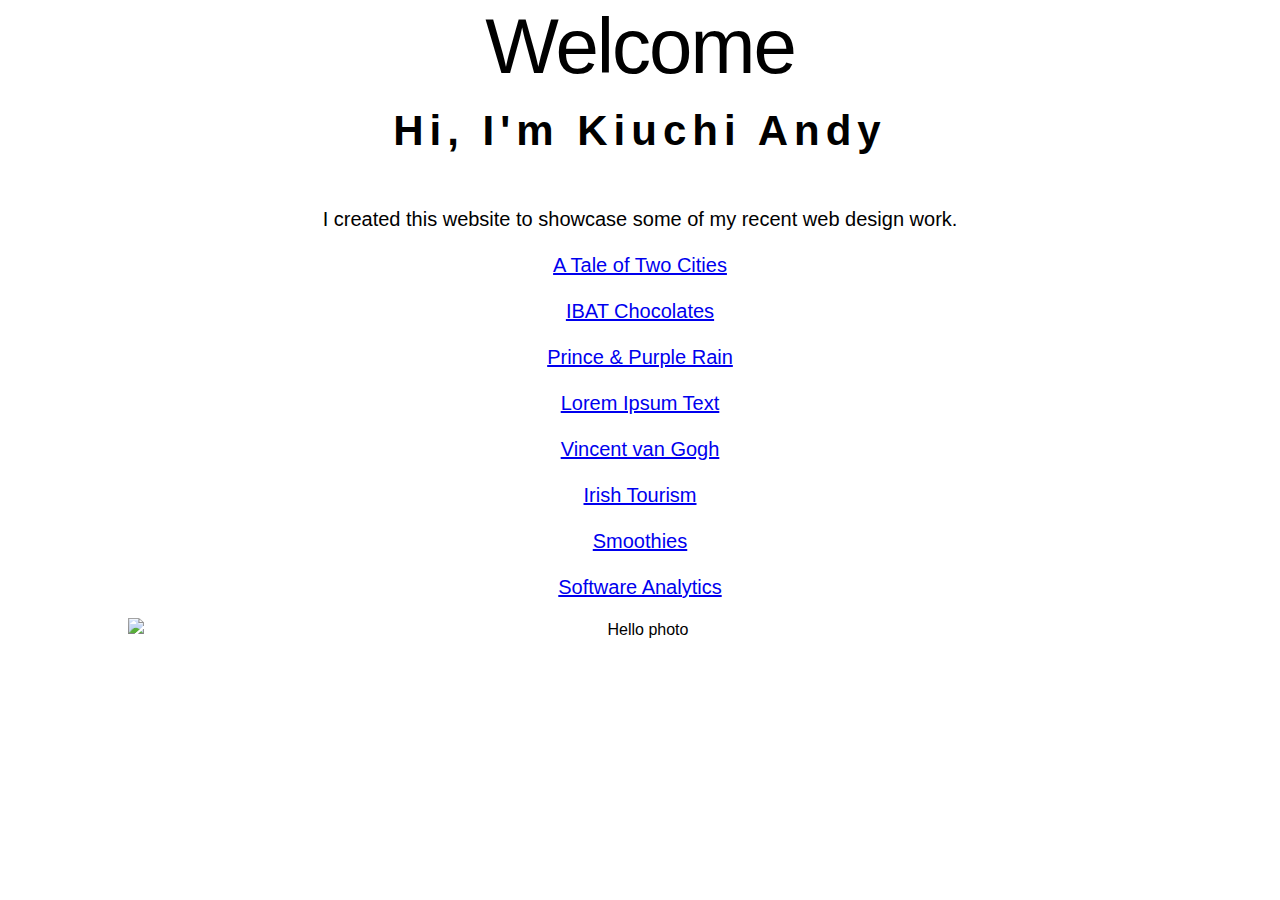
==== index.html @ c9e45122 "erhtuerhuthekr" ====
<!DOCTYPE html>
<html lang="en">
<head>
    <meta charset="UTF-8">
    <meta name="viewport" content="width=device-width, initial-scale=1.0">
    <title>Kiuchi Andy | Home Page</title>
    <meta name="description" content="Welcome to my website that showcases some of my digital creations.">
    <link rel="apple-touch-icon" sizes="180x180" href="assets/img/apple-touch-icon.png">    
    <link rel="icon" type="image/png" sizes="32x32" href="assets/img//favicon-32x32.png">    
    <link rel="icon" type="image/png" sizes="16x16" href="assets/img//favicon-16x16.png">    
    <link rel="manifest" href="assets/img/site.webmanifest">
    <link rel="stylesheet" href="assets/css/global.css"> 
</head>

<body>

    <h1>Welcome</h1>
    <h2>Hi, I'm Kiuchi Andy</h2>

    <p> I created this website to showcase some of my recent web design work.</p>
    <p><a href="exercises/page-1.html">A Tale of Two Cities</a></p>
    <p><a href="exercises/page-2.html">IBAT Chocolates</a></p>
    <p><a href="exercises/page-3.html">Prince & Purple Rain</a></p>
    <p><a href="exercises/page-4.html">Lorem Ipsum Text</a></p>
    <p><a href="exercises/page-5.html">Vincent van Gogh</a></p> 
    <p><a href="exercises/page-6.html">Irish Tourism</a></p> 
    <p><a href="exercises/page-7.html">Smoothies</a></p> 
    <p><a href="exercises/page-8.html">Software Analytics</a></p>

    <img src="assets/img/Hello.jpg" alt="Hello photo">

</body>
</html>
---- assets/css/global.css ----
/*  ============= WEB BROWSER RESETS ============ */
* { margin: 0; padding: 0; border: none }
*, *::before, *::after { box-sizing: border-box }
html { height: 100%; font-size: 100%; font: inherit; vertical-align: baseline;
scroll-behavior: smooth; scroll-padding-top: 20px }
body { max-width: 1600px; line-height: 1.5; margin-left: auto; margin-right: auto; 
min-height: 100vh; text-rendering: optimizeSpeed }  
img { width: 100%; height: auto; display: block }
h1, h2, h3, h4 { width: 100% }
input, button, textarea, select { font: inherit }

/* ================= ENDS ================ */

/* Desktops */
@media all and (min-width: 768px) {
    body { 
       width: 60%;
       margin-left: auto;
       margin-right: auto;
       } 
   }

/* Mobiles */
@media all and (min-width: 767px) {
   body { 
      width: 80%;
      margin-left: auto;
      margin-right: auto;
      } 
  }

body { 
    text-align: center;
    font-family: sans-serif;
}

h1 {
    font-size: 78px;
    font-weight: normal;
    letter-spacing: -2px;
    margin-bottom: 12px;
    line-height: 1.2;
}

h2 {
    font-size: 42px;
    letter-spacing: 6px;
    margin-bottom: 48px;
    line-height: 1.2;
}

h3 {
    font-size: 24px;
    margin-top: 48px;
    margin-bottom: 20px;
    line-height: 1.2;
    text-transform: uppercase;
}

p {
    font-size: 20px;
    margin-bottom: 16px;
}
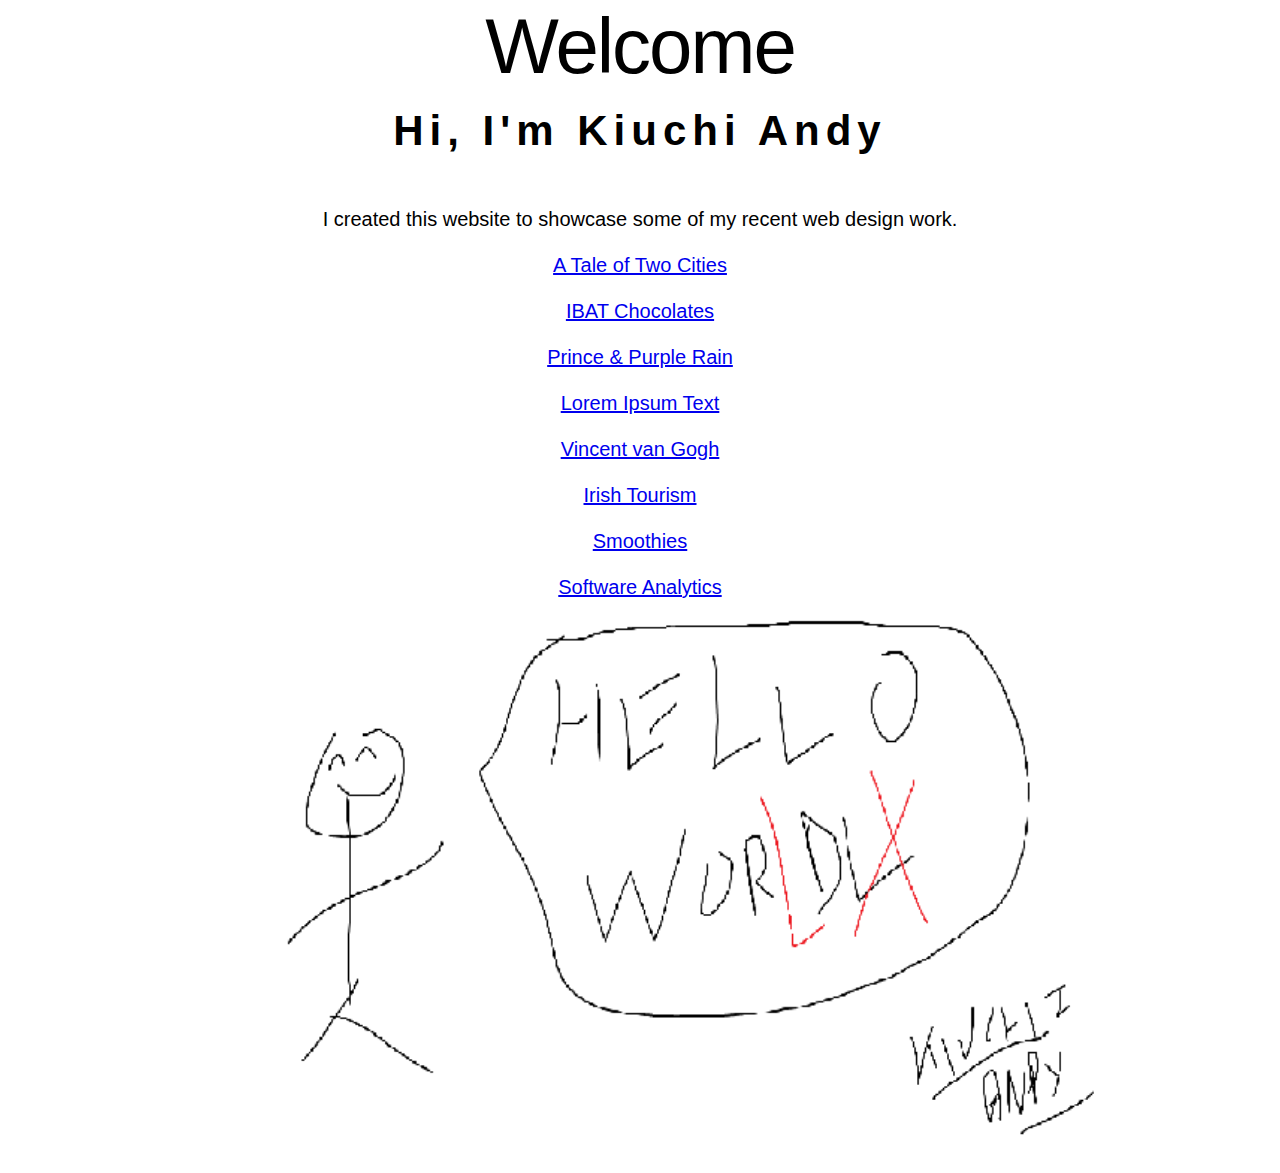
==== commit 0b91e50e: "ewr" ====
--- a/index.html
+++ b/index.html
@@ -27,7 +27,7 @@
     <p><a href="exercises/page-7.html">Smoothies</a></p> 
     <p><a href="exercises/page-8.html">Software Analytics</a></p>
 
-    <img src="assets/img/Hello.jpg" alt="Hello photo">
+    <img src="assets/img/Hello.png" alt="Hello photo">
 
 </body>
 </html>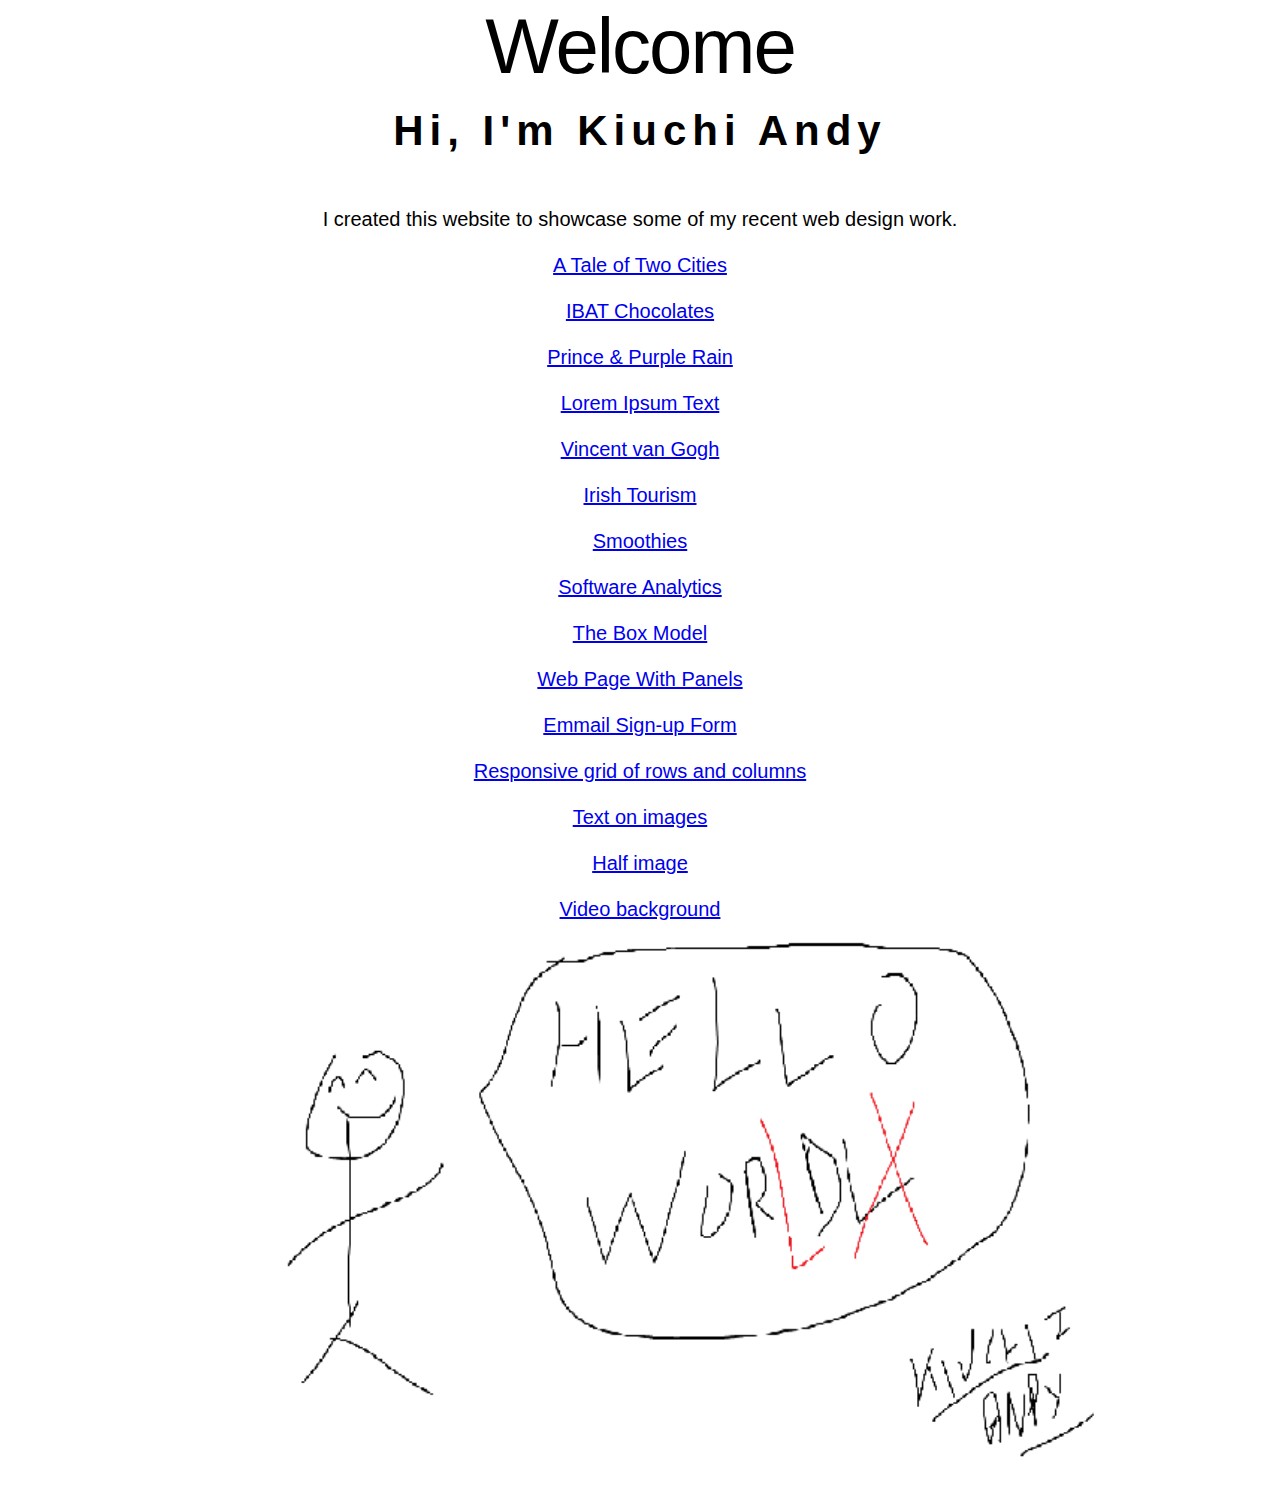
==== commit b3c5d5da: "end" ====
--- a/index.html
+++ b/index.html
@@ -26,6 +26,13 @@
     <p><a href="exercises/page-6.html">Irish Tourism</a></p> 
     <p><a href="exercises/page-7.html">Smoothies</a></p> 
     <p><a href="exercises/page-8.html">Software Analytics</a></p>
+    <p><a href="exercises/page-9.html">The Box Model</a></p>
+    <p><a href="exercises/page-10.html">Web Page With Panels</a></p>
+    <p><a href="exercises/forms.html">Emmail Sign-up Form</a></p>
+    <p><a href="exercises/page-12.html">Responsive grid of rows and columns</a></p>
+    <p><a href="exercises/hero-img.html">Text on images</a></p>
+    <p><a href="exercises/hero-img-half.html">Half image</a></p>
+    <p><a href="exercises/hero-video.html">Video background</a></p>
 
     <img src="assets/img/Hello.png" alt="Hello photo">
 
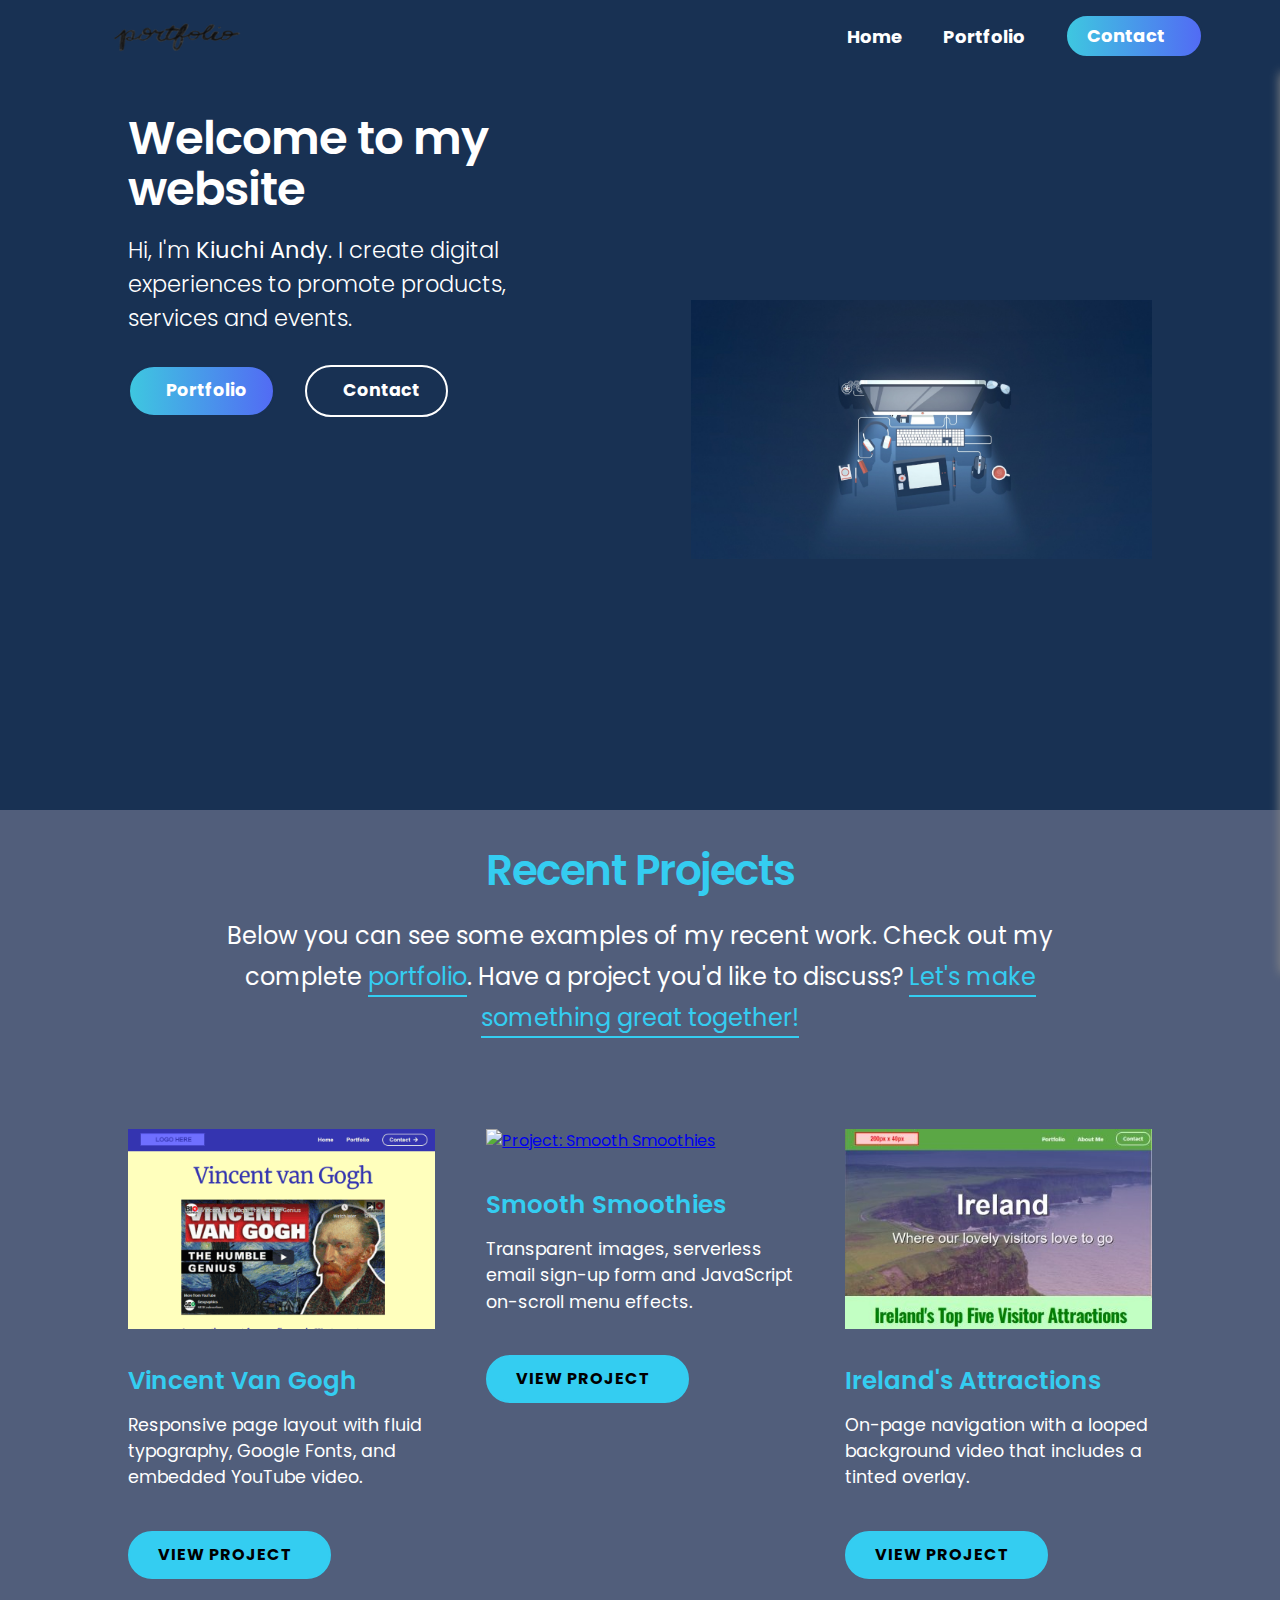
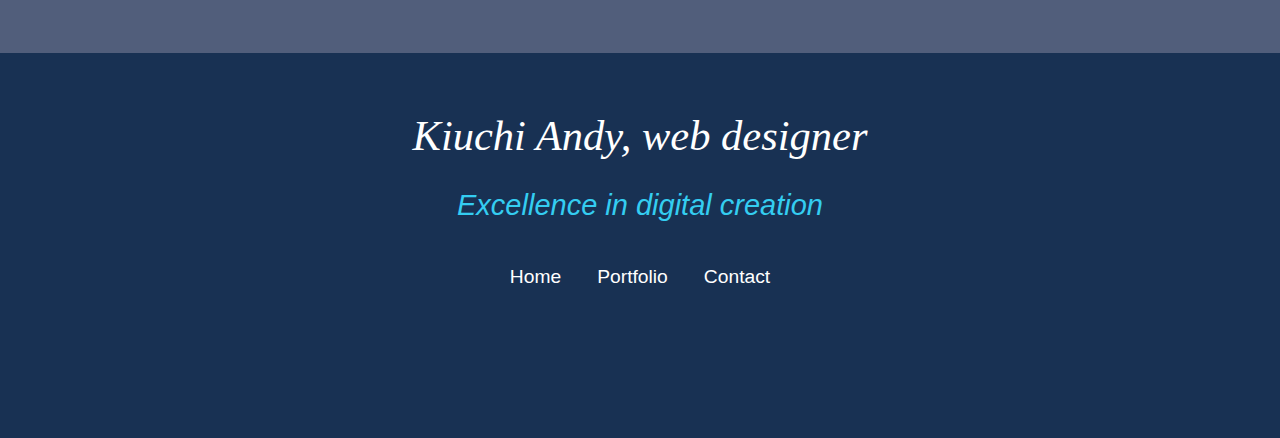
==== commit e540d03a: "done" ====
--- a/index.html
+++ b/index.html
@@ -1,40 +1,171 @@
 <!DOCTYPE html>
 <html lang="en">
 <head>
-    <meta charset="UTF-8">
-    <meta name="viewport" content="width=device-width, initial-scale=1.0">
-    <title>Kiuchi Andy | Home Page</title>
-    <meta name="description" content="Welcome to my website that showcases some of my digital creations.">
-    <link rel="apple-touch-icon" sizes="180x180" href="assets/img/apple-touch-icon.png">    
-    <link rel="icon" type="image/png" sizes="32x32" href="assets/img//favicon-32x32.png">    
-    <link rel="icon" type="image/png" sizes="16x16" href="assets/img//favicon-16x16.png">    
-    <link rel="manifest" href="assets/img/site.webmanifest">
-    <link rel="stylesheet" href="assets/css/global.css"> 
+	<meta charset="utf-8">
+	<meta name="viewport" content="width=device-width, initial-scale=1.0">
+	<meta http-equiv="X-UA-Compatible" content="IE=edge">
+	
+	<title>Kiuchi Andy Web Designer</title>
+	<meta name="description" content="I create digital experiences to promote products, services and events.">
+	
+    <link href="assets/css/resets.css" rel="stylesheet">
+    <link href="assets/css/menus.css" rel="stylesheet">
+    <link href="assets/css/header.css" rel="stylesheet">
+	<link href="assets/css/main.css" rel="stylesheet">
+    <link href="assets/css/footer.css" rel="stylesheet">
+
+    <link rel="apple-touch-icon" sizes="180x180" href="../../assets/img/apple-touch-icon.png">
+    <link rel="icon" type="image/png" sizes="32x32" href="../../assets/img/favicon-32x32.png">
+    <link rel="icon" type="image/png" sizes="16x16" href="../../assets/img/favicon-16x16.png">
+    <link rel="manifest" href="../../assets/img/site.webmanifest">
+
+    <!-- Link to Google Fonts -->
+    <link rel="preconnect" href="https://fonts.gstatic.com">
+    <link href="https://fonts.googleapis.com/css2?family=Poppins:ital,wght@0,300;0,400;0,600;0,700;1,400;1,700&display=swap" rel="stylesheet"> 
+
+    <!-- Font Awesome 5 icons -->
+    <link href="https://cdnjs.cloudflare.com/ajax/libs/font-awesome/5.14.0/css/all.min.css" rel="stylesheet" integrity="sha512-1PKOgIY59xJ8Co8+NE6FZ+LOAZKjy+KY8iq0G4B3CyeY6wYHN3yt9PW0XpSriVlkMXe40PTKnXrLnZ9+fkDaog==" crossorigin="anonymous">
+
 </head>
+
 
 <body>
 
-    <h1>Welcome</h1>
-    <h2>Hi, I'm Kiuchi Andy</h2>
+    <!-- Begin desktop menu -->
+    <div class="container-menu-desktop menu-dark menu-sticky">
+        <!-- first child item -->
+        <a href="index.html"><img src="assets/img/website-logo.png" alt="website logo"></a>
+        <!-- second child item -->
+        <ul>
+            <li><a href="index.html">Home</a></li>
+            <li><a href="portfolio/index.html">Portfolio</a></li>
+            <li><a href="contact/index.html" class="btn-cta">Contact &nbsp;<i class="fas fa-arrow-right"></i></a></li>
+        </ul>
+    </div>
+    <!-- End desktop menu -->
 
-    <p> I created this website to showcase some of my recent web design work.</p>
-    <p><a href="exercises/page-1.html">A Tale of Two Cities</a></p>
-    <p><a href="exercises/page-2.html">IBAT Chocolates</a></p>
-    <p><a href="exercises/page-3.html">Prince & Purple Rain</a></p>
-    <p><a href="exercises/page-4.html">Lorem Ipsum Text</a></p>
-    <p><a href="exercises/page-5.html">Vincent van Gogh</a></p> 
-    <p><a href="exercises/page-6.html">Irish Tourism</a></p> 
-    <p><a href="exercises/page-7.html">Smoothies</a></p> 
-    <p><a href="exercises/page-8.html">Software Analytics</a></p>
-    <p><a href="exercises/page-9.html">The Box Model</a></p>
-    <p><a href="exercises/page-10.html">Web Page With Panels</a></p>
-    <p><a href="exercises/forms.html">Emmail Sign-up Form</a></p>
-    <p><a href="exercises/page-12.html">Responsive grid of rows and columns</a></p>
-    <p><a href="exercises/hero-img.html">Text on images</a></p>
-    <p><a href="exercises/hero-img-half.html">Half image</a></p>
-    <p><a href="exercises/hero-video.html">Video background</a></p>
 
-    <img src="assets/img/Hello.png" alt="Hello photo">
+    <!-- Begin mobile menu bar -->
+    <div class="container-menu-bar-mobile menu-dark menu-sticky">
+            <!-- first child -->
+            <a href="index.html"><img src="assets/img/website-logo.png" alt="website logo"></a>
+            <!-- second child -->
+            <div class="item-icon">
+                <div class="bar1"></div>
+                <div class="bar2"></div>
+                <div class="bar3"></div>
+            </div>
+        </div>
+    <!-- End mobile menu bar -->
 
+    <!-- Begin mobile menu slide-out options -->
+    <div class="flyout-menu flyout-menu-is-closed menu-dark">
+        <ul>
+            <li><a href="index.html">Home</a></li>
+            <li><a href="portfolio/index.html">Portfolio</a></li>
+            <li><a href="contact/index.html" class="btn-cta">Contact &nbsp;<i class="fas fa-arrow-right"></i></a></li>
+        </ul>
+
+        <hr>
+        <h4>About Me</h4>
+        <div class="fly-out-profile-box">
+            <img src="assets/img/profile-pic.jpg" alt="Kiuchi Andy, web designer">
+            <p>Hi, I'm <b>Kiuchi Andy</b>, a web and digital designer.</p>
+        </div>
+   
+        <h4>Contact</h4>
+        <p>Have a project you'd like to discuss? Let's make something great together!</p>
+
+        <h5><a href="mailto:andy.kiuchi@epita.fr" target="_blank">andy.kiuchi@epita.fr</a></h5>
+
+        <h4>Social Links</h4>
+        <div class="fly-out-social-icons">
+            <a href="https://github.com/Necromateion" target="_blank"><i class="fab fa-github-square fa-fw"></i></a>
+        </div>
+        <p>&nbsp;</p>
+        <p>&nbsp;</p>
+        <p>&nbsp;</p>
+    </div>
+    <!-- End mobile menu slide-out options -->
+
+     <!-- Begin hero block -->
+    <div class="hero-block-two-columns unhide-content-under-sticky-menu">
+        <div class="item-2 fade-in">
+            <h1>Welcome to my website</h1>
+            <h2>Hi, I'm <b>Kiuchi Andy</b>. I create digital experiences to promote products, services and events.</h2>
+            <div class="container-btn">
+                <a href="portfolio/index.html" class="btn btn-gradient btn-rounded"><i class="fas fa-arrow-right"></i> Portfolio</a>
+                <a href="contact/index.html" class="btn btn-ghost btn-rounded"><i class="fas fa-arrow-right"></i> Contact</a>
+            </div>
+        </div>
+        <div class="item-2 fade-in">
+            <img src="assets/img/home-pic.jpg" alt="hero image">
+        </div>
+    </div>
+    <!-- End hero block -->
+
+	<!-- Begin single-column container -->
+
+	<!-- Begin parent flexbox container for one column layout (.item-1) on all screens -->
+	<div class="container-flexbox bg-light-slate">
+		<div class="item-1">
+			<h2>Recent Projects</h2>
+            <p>Below you can see some examples of my recent work. Check out my complete <a href="portfolio/index.html" class="fancy-link">portfolio</a>. Have a project you'd like to discuss? <a href="contact/index.html" class="fancy-link">Let's make something great together!</a></p>
+		</div>
+    </div><!-- End parent flexbox container -->
+    
+	
+	<div class="container-flexbox bg-light-slate">
+
+		<div class="item-3">
+			<a href="portfolio/van-gogh/index.html"><img src="assets/img/project-van-gogh.png" alt="Project: Vincent Van Gogh"></a>
+			<h3>Vincent Van Gogh</h3>
+            <p>Responsive page layout with fluid typography, Google Fonts, and embedded YouTube video.</p>
+            <a href="portfolio/van-gogh/index.html" class="button button-solid btn-rounded">View Project &nbsp;<i class="fas fa-arrow-right"></i></a>             
+		</div>
+
+        <div class="item-3">
+			<a href="portfolio/smoothies/index.html"><img src="assets/img/project-smoothie.jpg" alt="Project: Smooth Smoothies"></a>
+			<h3>Smooth Smoothies</h3>
+            <p>Transparent images, serverless email sign-up form and JavaScript on-scroll menu effects.</p>
+            <a href="portfolio/smoothies/index.html" class="button button-solid btn-rounded">View Project &nbsp;<i class="fas fa-arrow-right"></i></a>           
+        </div>
+        
+		<div class="item-3">
+			<a href="portfolio/ireland/index.html"><img src="assets/img/project-ireland.jpg" alt="Project: Ireland Tourism"></a>
+			<h3>Ireland's Attractions</h3>
+            <p>On-page navigation with a looped background video that includes a tinted overlay.</p>
+            <a href="portfolio/ireland/index.html" class="button button-solid btn-rounded">View Project &nbsp;<i class="fas fa-arrow-right"></i></a>               
+		</div>
+
+	</div><!-- End parent flexbox container -->
+
+    
+	<footer>
+
+        <h4>Kiuchi Andy, web designer</h4>
+        <h5>Excellence in digital creation</h5>
+
+        <ul class="footer-links">
+            <li><a href="index.html">Home</a></li>
+            <li><a href="portfolio/index.html">Portfolio</a></li>
+            <li><a href="contact/index.html">Contact</a></li>
+        </ul>
+        
+        <ul class="footer-icons">
+
+            <li>
+                <a href="https://github.com/Necromateion" target="_blank">
+                    <i class="fab fa-github"></i>
+                </a>
+            </li>
+            
+         </ul>
+        
+        </footer>
+
+    <script src="assets/js/menus.js"></script>        
+        
+	
 </body>
 </html>--- a/assets/css/resets.css
+++ b/assets/css/resets.css
@@ -0,0 +1,25 @@
+/*  ============= WEB BROWSER RESETS ============ */
+* { margin: 0; padding: 0; border: none }
+*, *::before, *::after { box-sizing: border-box }
+html { height: 100%; font-size: 100%; font: inherit; vertical-align: baseline;
+scroll-behavior: smooth; scroll-padding-top: 20px }
+body { max-width: 1920px; line-height: 1.5; margin-left: auto; margin-right: auto; 
+min-height: 100vh; text-rendering: optimizeSpeed }  
+img { width: 100%; height: auto; display: block }
+input, button, textarea, select { font: inherit }
+
+/* Help prevent overflow of long words/names/URLs */
+/* h1, h2, h3, h4, p, li { word-break: break-word; hyphens: auto } */
+/* p, li { word-break: break-word; hyphens: auto } */
+  
+/* HTML5 container elements full viewport width */
+header, section, footer { width: 100% }
+/* Last element at bottom of header or section */
+header *:last-child, section *:last-child, footer *:last-child { margin-bottom: 0 }
+
+/* ================= ENDS ================ */
+
+body {
+    font-family: 'Poppins', sans-serif;
+    background-color: #183153;
+}--- a/assets/css/menus.css
+++ b/assets/css/menus.css
@@ -0,0 +1,332 @@
+
+.unhide-content-under-sticky-menu { padding-top: 72px !important }
+
+/* === ALL SCREEN SIZES ====== */
+
+/* Positions all menus in front of page content */
+.container-menu-desktop, 
+.container-menu-bar-mobile, 
+.flyout-menu { z-index: 999 }
+.container-menu-desktop, .container-menu-bar-mobile { 
+    width: 100%;
+    font-family: 'Poppins', sans-serif;
+}
+
+/* on mobiles - hide desktop menu */
+@media all and (max-width:767px) { 
+    .container-menu-desktop.menu-transparent,
+    .container-menu-desktop.menu-light,
+    .container-menu-desktop.menu-dark { display: none }
+}
+
+/* on desktops - hide mobile menu bar and list of menu options */
+@media all and (min-width:768px) { 
+    .container-menu-bar-mobile.menu-transparent,
+    .container-menu-bar-mobile.menu-light,
+    .container-menu-bar-mobile.menu-dark,
+    .flyout-menu.menu-transparent,
+    .flyout-menu.menu-light,
+    .flyout-menu.menu-light { display: none }
+}
+
+/* sticks menu to top of desktop and/or mobile screen */
+.menu-sticky { position: fixed; top: 0; left: 0; right: 0; }
+
+/* prevents content from disappearing udner sticky menus */
+.sticky-anchor {
+    position: relative;
+    border-top: 90px solid transparent;
+    margin: -90px 0 0;
+    -webkit-background-clip: padding-box;
+    -moz-background-clip: padding;
+    background-clip: padding-box;
+ }
+ 
+ .sticky-anchor:before {
+    content: "";
+    position: absolute;
+    top: -2px;
+    left: 0;
+    right: 0;
+ }
+ 
+/* Height of desktop menu and mobile menu bar */
+.container-menu-desktop, .container-menu-bar-mobile { height:72px }
+
+/* website logo fixed size in desktop menu and mobile menu bar  */
+.container-menu-desktop    a:first-child img,
+.container-menu-bar-mobile a:first-child img { width: 200px; height: 40px }
+
+/* website logo vertically cente#5ba745 in desktop menu and mobile menu bar  */
+.container-menu-desktop    a:first-child,
+.container-menu-bar-mobile a:first-child { display: flex; flex-direction: row; align-items: center }
+
+/* hide bullet character on listed links */
+.container-menu-desktop ul li,
+.flyout-menu            ul li { list-style-type: none }
+
+/* hide link underlines on desktop and mobile menus */
+.container-menu-desktop ul li a,
+.flyout-menu            ul li a { text-decoration: none }
+
+/* make desktop menu options bold */
+.container-menu-desktop ul li a { font-weight:bold }
+
+/* style cta button on desktop and mobile menus */
+.container-menu-desktop ul li a.btn-cta,
+.flyout-menu            ul li a.btn-cta {
+    display: inline-block;
+    border-width: 2px;
+    border-style: solid;
+    font-weight: bold;
+    /* soften corners */
+    /* border-radius: 4px; */
+    /* rounded corners */
+    border-radius: 100px
+}
+
+/* style icon in cta button on desktop and mobile menus */
+.container-menu-desktop ul li a.btn-cta i,
+.flyout-menu            ul li a.btn-cta i { margin-right: 8px; font-size: 90% }
+
+/* on mobiles, prevent scrolling outside flyout menu */
+.no-scroll { overflow: hidden }
+
+.menu-drop-shadow { box-shadow: 0 1px 10px #888 }
+
+/* ======= DESKTOP MENU ======= */
+
+/* outer parent flexbox container 
+   home page link (with website logo) at left and ul links at right are its two children */
+.container-menu-desktop {
+	display: flex;
+    justify-content: space-between;
+    padding: 0 6% 0 6%;
+    width: 100%;
+}
+
+/* menu links and cta button aligned horizontally */
+.container-menu-desktop ul li {
+    display: inline-block;
+    margin: 0 40px 0 0; /* spacing at right of menu links, cta button */
+}
+
+.container-menu-desktop ul li:last-child {
+    margin-right: 0 /* no spacing at right of last menu link or cta button */
+}
+
+/* vertically center menu links and cta button */
+.container-menu-desktop ul { display: flex; align-items: center }
+
+/* style text for links and cta button  */
+.container-menu-desktop ul li a {
+    font-size: calc(15px + (19 - 15) * ((100vw - 320px)/(1600 - 320)));
+     /* font-weight:bold */
+    /* text-transform: uppercase */
+}
+
+/* cta button padding */
+.container-menu-desktop ul li a.btn-cta { padding: 6px 20px 6px 20px }
+
+
+/* ======= MOBILE MENU  ======== */
+
+/* outer flexbox container for mobile menu bar 
+   home page link (with website logo) at left and hamburger icon at right are its two children */
+.container-menu-bar-mobile {
+	display: flex;
+	flex-direction: row;
+	justify-content: space-between;
+	align-items: center;
+    width: 100%;
+    padding: 0 6% 0 6%;
+}
+
+/* three bars hozizontal in hamburger icon */
+.container-menu-bar-mobile .item-icon .bar1, 
+.container-menu-bar-mobile .item-icon .bar2, 
+.container-menu-bar-mobile .item-icon .bar3 { width: 36px; height: 4px; margin: 7px 0; transition: 0.4s }
+
+/* hamburger icon changes shape to 'X' when fly-out menu is visible */
+.change .bar1 { transform: rotate(-45deg) translate(-9px, 6px) }
+.change .bar2 { opacity: 0 }
+.change .bar3 { transform: rotate(45deg) translate(-8px, -8px) }
+
+/* container div for flyout menu content */
+.flyout-menu { 
+    position: fixed; display: block; 
+    top: 72px; /* same height as menu bar */
+    width: 320px; 
+    max-height: 100%;
+    height: 100%;
+    padding: 30px 40px 40px 40px;
+    transition: 0.5s;
+    overflow-x: hidden;
+    overflow-y: scroll;
+    overscroll-behavior: contain;
+    -webkit-overflow-scrolling: touch; /* safari on mobiles */    
+    font-family: 'Poppins', sans-serif;
+}
+
+.flyout-menu.flyout-menu-is-closed {
+    right: -320px; /* hides flyout menu */
+}
+
+.flyout-menu {
+    right: 0; /* displays flyout menu */
+    overscroll-behavior: contain;
+    overscroll-behavior-y: contain
+}
+
+/* drop shadow border at left of fly-out menu */
+.flyout-menu {
+    box-shadow: 0px 1px 10px #888 
+}
+
+/* list of links on flyout menu */
+.flyout-menu ul li { margin: 0 40px 30px 0 }
+
+/* style flyout menu links */
+.flyout-menu ul li a {
+    font-size: 18px;
+    /* font-weight:bold */
+    /* text-transform: uppercase */
+}
+
+/* cta button */
+.flyout-menu a.btn-cta {
+    display: inline-block;
+    padding: 10px 24px;
+}
+
+.flyout-menu hr { 
+    height: 4px;
+    margin: 32px 0 0 0;
+    border-style: solid;
+    border-width: 1px 
+} 
+
+.flyout-menu h4 {
+    font-size: 20px;
+    margin: 42px 0 4px 0;
+    text-align: center;
+    /* letter-spacing: 2px; *./
+    /* text-transform: uppercase */
+}
+
+.flyout-menu h5 {
+    font-size: 17px;
+    margin: 20px 0 20px 0;
+    text-align: center
+}
+
+.flyout-menu h5 a {
+    font-size: 17px;
+    text-decoration: none;
+    padding-bottom: 4px;
+    border-bottom-style: solid;
+    border-bottom-width: 2px
+}
+
+.flyout-menu p { 
+    text-align: center; font-size: 15px; line-height: 1.4;
+}
+
+.flyout-menu div.fly-out-profile-box,
+.flyout-menu div.fly-out-social-icons {
+    display:flex;
+    flex-direction: row;
+    justify-content: space-between;    
+}
+
+.flyout-menu div.fly-out-profile-box img,
+.flyout-menu div.fly-out-profile-box p { width: 47% }
+
+.flyout-menu div.fly-out-profile-box img {
+    display: block; border-radius: 100%;
+    width: 104px; height: 104px; 
+    border-style: solid;
+    border-width: 2px
+}
+
+.flyout-menu div.fly-out-profile-box p {
+    text-align:left 
+}
+
+.flyout-menu div.fly-out-social-icons { 
+    margin-top:12px
+}
+
+.flyout-menu div.fly-out-social-icons a {
+    font-size: 26px;
+    text-align: center 
+}
+
+/* ======= Dark background menu - desktops and mobiles ======= */
+
+/* background colour */
+.menu-dark { 
+	background-color: #183153; 
+	transition: all .5s ease-in-out
+}
+
+/* menu links */
+.menu-dark ul li a:link,  .menu-dark ul li a:visited { color: #fff }
+.menu-dark ul li a:hover, .menu-dark ul li a:active  { color: #b8b8b8 }
+
+/* cta button */
+.menu-dark ul li a.btn-cta:link,
+.menu-dark ul li a.btn-cta:visited { 
+    background-color: #34cdf1;
+    color: #fff;
+    border-color:#fff
+}
+
+.menu-dark ul li a.btn-cta:hover,
+.menu-dark ul li a.btn-cta:active { 
+    background-color: #fff;
+    color: #34cdf1;
+    border-color:#fff
+}
+
+/* on mobiles only - various content */
+.menu-dark.flyout-menu hr { background-color: #fff; border-color:#fff } 
+
+.menu-dark.flyout-menu h4,
+.menu-dark.flyout-menu h5,
+.menu-dark.flyout-menu h5 a,
+.menu-dark.flyout-menu p { color:#fff } 
+
+/* colour of hamburger icon bars */
+.menu-dark .item-icon .bar1, 
+.menu-dark .item-icon .bar2, 
+.menu-dark .item-icon .bar3 { background-color: #fff }
+
+/* phone number link */
+a[href^=tel] { text-decoration: none; color: #fff }
+
+/* email link */
+.menu-dark.flyout-menu h5 a:link, 
+.menu-dark.flyout-menu h5 a:visited {
+    border-bottom-color: #fff;
+}
+
+.menu-dark.flyout-menu h5 a:hover, 
+.menu-dark.flyout-menu h5 a:active {
+    border-bottom-color: #34cdf1;
+}
+
+/* profile image border colour */
+.menu-dark.flyout-menu div.fly-out-profile-box img { border-color: #34cdf1 }
+
+/* contact icons */
+.menu-dark.flyout-menu .fly-out-social-icons a i { color:#fff }
+
+.menu-dark ul li .btn-cta:any-link {
+    border-color: #183153 !important;
+    background-image: linear-gradient(to right,#3ec7e0,#526bf4); color: #fff !important;   
+} 
+
+.menu-dark ul li :is(.btn-cta:focus, .btn-cta:hover, .btn-cta:active)  {
+    background-image: linear-gradient(90deg,#e052a0,#f15c41); color: #fff;
+} --- a/assets/css/header.css
+++ b/assets/css/header.css
@@ -0,0 +1,215 @@
+
+/* ======= HERO BLOCK, FLEXBOX TWO COLUMNS ===== */
+.hero-block-two-columns {
+    display: flex; justify-content: space-between; flex-wrap: wrap;
+    background-color: #183153;
+}
+
+@media (min-width: 1200px) {
+    .hero-block-two-columns { min-height: 90vh }
+}
+
+@media (min-width: 768px) and (max-width: 1199px) {
+    .hero-block-two-columns { min-height: 460px }
+}
+
+/* Desktops only - inside padding  */
+@media (min-width:768px) {
+	.hero-block-two-columns { padding: 2% 10% 1% 10% }
+}
+
+/* Mobiles only - inside padding */
+@media (max-width:767px) {
+	.hero-block-two-columns { padding: 7% 8% 1% 8% }
+}
+
+/* Desktops - 2 columns */
+@media (min-width:768px) { 
+	.hero-block-two-columns .item-2 { 
+		width: 45%;
+		padding: 3% 0 4% 0;
+	}
+}
+
+/* Mobiles - 1 column */
+@media (max-width:767px) { 
+	.hero-block-two-columns .item-2 {
+		text-align: center; 
+		width: 100%;
+		padding: 5% 5% 5% 5%;
+	}
+}
+
+
+/* Hero block height and spacing  */
+@media (min-width: 768px) {
+	.hero-block-two-columns h1 { margin-top: 2% }
+ 
+	.hero-block-two-columns .item-2:nth-child(2) { 
+	   display: flex;
+	   flex-direction: column;
+	   justify-content: center
+	}
+}
+ 
+@media (max-width: 767px) {
+    .hero-block-two-columns { 
+        margin-top: 16%;
+        margin-bottom: 10%
+    }
+    
+    .hero-block-two-columns .item-2:nth-child(2) { padding-bottom: 5% }
+    .hero-block-two-columns .item-2:nth-child(1) { order: 2 }    
+}
+
+.hero-block-two-columns .item-2 h1 {
+    font-family: 'Poppins', sans-serif;
+    color: #fff;
+	font-weight: 600; 
+	line-height: 1.1;
+    margin-bottom: 20px;
+    letter-spacing: -1px;
+	font-size: calc(30px + (52 - 30) * ((100vw - 320px) / (1600 - 320))); 
+}
+
+.hero-block-two-columns .item-2 h2 { 
+	font-weight: 300; 
+	color: #fff;
+    line-height: 1.5;
+	margin-bottom: 30px;    
+	font-size: calc(18px + (24 - 18) * ((100vw - 320px) / (1600 - 320))); 
+}
+
+.hero-block-two-columns .item-2 img {
+    margin-bottom: 0
+}
+
+@media (max-width: 767px) {
+	.hero-block-two-columns .item-2 img {
+		max-width: 400px; text-align: center; margin-left: auto; margin-right: auto;
+	}
+}
+
+/* Button container */
+.container-btn { display: flex }
+
+/* All buttons */
+.container-btn .btn {
+    text-decoration: none; font-weight: bold; line-height: 1;
+    padding: 15px 26px 15px 26px;
+    border-width: 2px; border-style: solid; line-height: 1; outline: none;
+    transition: all 0.2s ease-in-out;
+    display: inline-block;
+    font-size: calc(16px + (18 - 16) * ((100vw - 320px) / (1600 - 320)));
+}
+
+/* Solid buttons */
+.container-btn .btn-solid:any-link {
+    background-color: #50e3c2; border-color:  #50e3c2; color: #222;
+}
+
+.container-btn :is(.btn-solid:focus, .btn-solid:hover,.btn-solid:active) {
+    background-color: #222; border-color: #222; color: #fff;
+}
+
+/* Gradient buttons */
+.container-btn .btn-gradient:any-link {
+    border-color: #183153;
+    background-image: linear-gradient(to right,#3ec7e0,#526bf4); color: #fff;
+} 
+
+.container-btn :is(.btn-gradient:focus, .btn-gradient:hover, .btn-gradient:active)  {
+    background-image: linear-gradient(90deg,#e052a0,#f15c41); color: #fff;
+} 
+
+
+/* Ghost buttons */
+.container-btn .btn-ghost:any-link {
+    border: solid 2px #fff; color: #fff; background-color: transparent; 
+} 
+
+.container-btn :is(.btn-ghost:focus, .btn-ghost:hover, .btn-ghost:active)  {
+    background-color: #222; border-color: #222; color: #fff;
+} 
+
+.container-btn .btn-ghost i { color: #fff }
+.container-btn .btn-ghost:focus i, 
+.container-btn .btn-ghost:hover i, 
+.container-btn .btn-ghost:active i { color: #fff } 
+
+/* Buttons: corner styles */
+.container-btn .btn-soft    { border-radius: 5px }
+.container-btn .btn-rounded { border-radius: 30px }
+
+/* Buttons: Font Awesome icons */
+.container-btn .btn i { margin-right: 10px; }
+
+/* Big desktops */
+@media (min-width: 1025px) {
+    .container-btn a:first-child { margin-right: 30px }
+}
+
+/* Not big or small desktops, or big tablets */
+@media (max-width: 1024px) {
+	.container-btn { margin-top: 42px; flex-direction: column }
+    .container-btn .btn { align-self: flex-start }
+    .container-btn a:first-child { margin-bottom: 32px }
+    .container-btn a:last-child  { margin-bottom: 0 }
+	.container-btn.text-center-mobile .btn {
+		text-align: center; margin-left: auto; margin-right: auto
+ }
+}
+
+@media (min-width: 768px) {
+	.container-btn { text-align: left }
+	.container-btn .btn { align-items: flex-start }
+}
+
+@media (max-width: 767px) {
+	.container-btn .btn { text-align: center; margin-left: auto; margin-right: auto }
+}
+
+
+
+
+/* ----------------------------------------------
+ * Generated by Animista 
+ * w: http://animista.net, t: @cssanimista
+ * ---------------------------------------------- */
+
+.slide-in-left {
+    animation: slide-in-left 0.5s cubic-bezier(0.250, 0.460, 0.450, 0.940) both;
+}
+
+.slide-in-right {
+    animation: slide-in-right 0.5s cubic-bezier(0.250, 0.460, 0.450, 0.940) both;
+}
+
+.fade-in {
+    animation: fade-in 2s cubic-bezier(0.390, 0.575, 0.565, 1.000) both;
+}
+
+@keyframes slide-in-left {
+    0%   { transform: translateX(-1000px); opacity: 0 }
+    100% { transform: translateX(0); opacity: 1 }
+}
+
+ @-webkit-keyframes slide-in-right {
+    0%   { transform: translateX(1000px); opacity: 0 }
+    100% { transform: translateX(0); opacity: 1 }
+}
+
+@keyframes slide-in-right {
+    0%   { transform: translateX(1000px); opacity: 0 }
+    100% { transform: translateX(0); opacity: 1 }
+}
+  
+@-webkit-keyframes fade-in {
+    0% { opacity: 0 }
+    100% { opacity: 1 }
+}
+
+@keyframes fade-in {
+    0% { opacity: 0 }
+    100% { opacity: 1 }
+}--- a/assets/css/main.css
+++ b/assets/css/main.css
@@ -0,0 +1,396 @@
+
+/* Default font and colours */
+h1, h2, h3 { color: #fff}
+p, li { color: #fff }
+.bg-light-slate { background-color: #515e7b }
+.bg-pastel-grey { background-color: #edf5f1 }
+
+
+/* ==== CONTAINER FOR SINGLE COLUMN OF CONTENT ==== */
+
+/* Desktop */
+@media all and (min-width:768px) {
+    .container-one-column { padding: 4% 20% 5% 20% }
+}
+
+/* Mobiles */
+@media all and (max-width:767px) {
+     .container-one-column { 
+         padding: 7% 7% 10% 7%;
+         text-align: center;
+    }
+}
+
+.container-one-column h1 {
+    line-height: 1.2; margin-bottom: 32px;
+    font-size: calc(38px + (54 - 38) * ((100vw - 320px)/(1600 - 320)));
+}
+
+.container-one-column h2 {
+     line-height: 1.3; margin-top:32px; margin-bottom: 12px;
+     font-size: calc(32px + (48 - 32) * ((100vw - 320px)/(1600 - 320)));
+}
+ 
+.container-one-column h3 {
+     line-height: 1.4; margin-top:28px; margin-bottom: 2px;
+     font-size: calc(22px + (32 - 22) * ((100vw - 320px)/(1600 - 320)));
+}
+ 
+.container-one-column p,
+.container-one-column li {
+     line-height: 1.5; margin-bottom:14px;
+     font-size: calc(16px + (18 - 16) * ((100vw - 320px)/(1600 - 320)));
+}
+
+.container-one-column ul { margin-left: 17px }
+
+
+/* ============== FAUX BUTTONS =================== */
+
+a.button:link, a.button:visited, a.button:hover, a.button:active { 
+    text-decoration: none;
+    color: inherit;
+    border-style: solid;
+    border-width: 2px;
+    padding: 14px 28px;
+    display: inline-block;
+    line-height: 1;
+    font-weight: bold;
+    text-transform: uppercase;
+    letter-spacing: 1px;
+}
+ 
+a.button-solid:link, .button-solid:visited {
+    border-color:#34cdf1;
+    color: #000;
+    background-color: #34cdf1;
+} 
+ 
+a.button-solid:hover, .button-solid:active {
+    border-color:#183153;
+    background-color: #183153;
+    color: #fff
+}
+ 
+a.button-ghost:link, a.button-ghost:visited {
+    border-color: #403d50;
+    background-color: transparent;
+    color: #403d50
+} 
+ 
+a.button-ghost:hover, .button-ghost:active {
+    border-color: #403d50;
+    background-color: #403d50;
+    color: #fff
+}
+ 
+a.button-soft { border-radius: 5px }
+a.button-round { border-radius: 25px }
+
+/* Hide button icons on narrow desktop sceens */
+@media all and (min-width:768px) and (max-width: 1024px) {
+    .container-flexbox .item-3 a.button i { display: none}
+}
+ 
+
+/* ============== FANCY HYPERLINKS =================== */
+
+a.fancy-link:link, a.fancy-link:visited,
+a.fancy-link:hover, a.fancy-link:active { 
+    text-decoration: none;
+    color: inherit;
+    border-bottom-style: solid;
+    border-bottom-width: 2px;
+    padding-bottom: 2px;
+}
+
+a.fancy-link:link, a.fancy-link:visited { 
+    color: #34cdf1; 
+    border-bottom-color:#34cdf1
+}
+
+a.fancy-link:hover, a.fancy-link:active { 
+    color: #fff; 
+    border-bottom-color: #fff
+}
+
+/* Buttons: corner styles */
+.btn-soft    { border-radius: 5px }
+.btn-rounded { border-radius: 30px }
+
+/* Buttons: Font Awesome icons */
+.btn i { margin-right: 10px; }
+
+
+/* ============== FLEXBOX MULTI-COLUMN LAYOUTS ================== */
+
+
+/* ============ PARENT FLEXBOX CONTAINERS ========== */
+
+.container-flexbox { 
+	display: flex;
+	justify-content: space-between;
+	flex-wrap: wrap;
+}
+
+/* Desktops only - inside padding  */
+@media all and (min-width:768px) {
+	.container-flexbox { padding: 2% 10% 1% 10% }
+}
+
+/* Mobiles only - inside padding */
+@media all and (max-width:767px) {
+	.container-flexbox { padding: 7% 8% 1% 8% }
+}
+
+/* ====== INNER FLEXBOX COLUMN: 1 COLUMN EVERY SCREEN ======= */
+
+.container-flexbox .item-1 { 
+	width: 100%;
+    padding: 1% 6% 0 6%;
+    text-align: center; 
+}
+
+/* ====== FLEXBOX ITEM COLUMNS: 2 COLUMNS ON DESKTOPS, 1 COLUMN ON MOBILES ====== */
+
+/* Desktops - 2 columns */
+@media all and (min-width:768px) { 
+	.container-flexbox .item-2 { 
+		width: 45%;
+		padding: 3% 0 4% 0;
+	}
+}
+
+/* Mobiles - 1 column */
+@media all and (max-width:767px) { 
+	.container-flexbox .item-2 {
+		text-align: center; 
+		width: 100%;
+		padding: 5% 5% 5% 5%;
+	}
+}
+
+.container-flexbox .item-2 h2 {
+    font-size: calc(24px + (48 - 16) * ((100vw - 320px) / (1600 - 320)));
+}
+
+.container-flexbox .item-2 p {
+    font-size: calc(16px + (22 - 16) * ((100vw - 320px) / (1600 - 320))); 
+}
+
+/* =======INNER FLEXBOX COLUMNS: 3 COLUMNS ON DESKTOPS, 1 COLUMN ON MOBILES ===== */
+
+
+/* Desktops - 3 columns */
+@media all and (min-width:768px) { 
+	.container-flexbox .item-3 { width: 30% }
+	.container-flexbox .item-3 { margin-bottom: 6% }
+}
+
+/* Mobiles - 1 column */
+@media all and (max-width:767px) { 
+	.container-flexbox .item-3 { width: 100% }
+	.container-flexbox .item-3 { margin-bottom: 14% }
+}
+
+
+/* Spacing under images in children of parent flexbox containers */
+.container-flexbox img { margin-bottom: 20px }
+
+/* Drop shadow effect around images  */
+img.image-shadow { 
+    box-shadow: 8px 10px 8px #888;
+    margin-bottom: 20px
+}
+
+/* Makes square images circles  */
+img.image-circle { 
+    border-radius: 100%;
+}
+
+.container-flexbox .item-1 h2 {
+    color: #34cdf1;
+    line-height: 1.2; margin-bottom: 20px;
+    letter-spacing:-1px;
+    font-weight: 600;
+    font-size: calc(24px + (48 - 24) * ((100vw - 320px)/(1600 - 320)));
+}
+
+.container-flexbox .item-1 p {
+    line-height: 1.7;
+    font-size: calc(18px + (26 - 18) * ((100vw - 320px)/(1600 - 320)));
+    color: #fff;
+}
+
+@media all and (max-width:767px) {
+    .container-flexbox .item-1 { text-align: center }
+}
+
+.container-flexbox .item-1,
+.container-flexbox .item-2 p,
+.container-flexbox .item-3 p {
+    line-height: 1.5; margin-bottom: 40px;
+    font-size: calc(16px + (18 - 16) * ((100vw - 320px)/(1600 - 320)));
+    color: #fff;
+}
+
+.container-flexbox .item-2 h3,
+.container-flexbox .item-3 h3 {
+    line-height: 1.2; margin-bottom: 12px;
+    color:#34cdf1
+}
+
+/* Centre-align text within two, three and four columns on mobiles */
+@media all and (max-width:767px) {
+    .container-flexbox .item-2,    
+    .container-flexbox .item-3  { text-align: center }
+    .container-flexbox .item-3 img {
+        width: 90%;
+        max-width: 390px;
+        margin-left: auto;
+        margin-right: auto;
+    }
+}
+
+.container-flexbox .item-3 h3,
+.container-flexbox .item-3-2 h3 {
+    font-size: calc(20px + (26 - 20) * ((100vw - 320px)/(1600 - 320)));
+    margin-bottom:12px;
+    margin-top: 32px;
+    line-height: 1.6;
+    font-weight: 600;
+}
+
+.container-flexbox .item-3 img {
+    margin-top: 12px
+}
+
+
+/* =============== BEGIN CONTACT FORM CSS ============= */
+
+/* == Contact form container == */
+
+/* All screens */
+.container-contact-form { 
+	text-align: center; 
+	background-color: #183153
+}
+
+/* Desktop */
+@media all and (min-width:1024px) { 
+	.container-contact-form {
+		margin: 4% 23% 4% 23%;
+		padding: 2% 4% 1% 4%
+	}
+}
+
+/* Mobiles */
+@media all and (max-width:1023px) { 
+	.container-contact-form { 
+		margin: 6% 8% 18% 8%;
+		padding: 7% 8% 8% 8%;
+	}
+}
+
+/* == Contact form heading and text == */
+
+/* Heading */
+.container-contact-form h3 { 
+	font-weight: bold; 
+	color: #fff;
+	line-height: 1.2;
+	margin-bottom: 3%;
+	font-size: calc(30px + (64 - 30) * ((100vw - 320px) / (1600 - 320))); 
+}
+
+/* Text */
+.container-contact-form p { 
+    font-weight: normal;
+    color: #fff; 
+	line-height: 1.5;
+	margin-bottom: 7%;
+	font-size: calc(16px + (22 - 16) * ((100vw - 320px) / (1600 - 320))); 
+}
+
+/* == Contact form fields == */
+
+#contact-form .flex-row { display: flex; justify-content: space-between }
+
+/* Desktop */
+@media all and (min-width: 1024px) {
+	#contact-form .flex-row { flex-direction: row; text-align: left; margin-bottom: 6% }
+	#contact-form .flex-row .item-name,
+	#contact-form .flex-row .item-email { width: 47% }
+	#contact-form .flex-row .item-textarea { width: 64% }
+	#contact-form .flex-row .item-btn { width: 30%; align-self: flex-end }
+}
+
+/* Mobiles */
+@media all and (max-width: 1023px) {
+	#contact-form .flex-row { flex-direction: column; text-align: center; }
+}
+
+#contact-form label, #contact-form input, #contact-form textarea {
+    font-family: 'Poppins', sans-serif;
+	color: #fff;
+	display: block;
+}
+
+#contact-form label {
+	font-size: calc(14px + (18 - 14) * ((100vw - 320px) / (1600 - 320))); 
+	font-weight: bold;
+	margin-bottom: 8px;
+	display: flex;
+	align-items: baseline;
+}
+
+#contact-form [type="text"], 
+#contact-form [type="email"],
+#contact-form textarea { width: 100% }
+#contact-form ::placeholder { font-size: 94% }
+
+/* Mobiles */
+@media all and (max-width: 1023px) { 
+	#contact-form [type="text"], 
+	#contact-form [type="email"],
+	#contact-form textarea { margin-bottom: 20px }
+}
+
+#contact-form input, #contact-form textarea {
+	padding: 10px 12px;
+	border: 2px solid rgb(49,145,131);
+	background-color: #f0f0f0;
+	border-radius: 5px;
+}
+
+#contact-form input:focus,
+#contact-form textarea:focus {
+	background-color: #fff;
+}
+
+#contact-form.flex-row .item-btn { width: 26% }
+
+#contact-form #btn-submit { 
+	float: right; 
+	border: none; 
+    color: #000;
+	font-weight: bold;
+    padding: 18px 28px;
+    font-size: 18px;
+    border-color:#34cdf1;
+    color: #000;
+    background-color: #34cdf1;
+}
+
+
+#contact-form #btn-submit:hover, 
+#contact-form #btn-submit:active { 
+    background-color: red;
+    color: #fff
+}
+
+#contact-form #btn-submit i.fas {
+	margin-left: 9px;
+	font-size: 104%
+}
+
--- a/assets/css/footer.css
+++ b/assets/css/footer.css
@@ -0,0 +1,136 @@
+/* Outer footer parent container */
+footer { 
+    text-align: center;
+    color:#fff;
+    background-color:#183153;
+}
+
+/* Desktop footer - inside padding  */
+@media (min-width:768px) {
+	footer { padding: 4% 8% 2% 8% }
+}
+
+/* Mobiles footer - inside padding */
+@media (max-width:767px) {
+	footer { padding: 8% 8% 6% 8% }
+}
+
+/* Styles for footer background, text, icons and links */
+
+footer * { color: #fff }
+
+/* Footer headings */
+footer h4 {
+   font-family: serif;
+   font-weight: normal;
+   font-style: italic;
+   font-size: calc(26px + (48 - 26) * ((100vw - 320px)/(1600 - 320)));
+   margin: 0 auto 16px 0;
+}
+
+footer h5 {
+    font-family: sans-serif;
+    font-weight: normal;
+    font-style:  italic;
+    color: #34cdf1;
+    margin: 0 auto 36px auto;
+    font-size: calc(20px + (32 - 20) * ((100vw - 320px)/(1600 - 320)));
+}
+
+/* Footer text links and icon links */
+footer ul.footer-links,
+footer ul.footer-icons {
+    list-style-type: none;
+}
+
+footer ul.footer-links {
+    margin: 0 auto 48px auto;
+}
+
+footer ul.footer-icons {
+    margin: 0 auto 48px auto;
+}
+
+footer ul.footer-links li,
+footer ul.footer-icons li {
+    display: inline-block;
+    margin: 0 32px 0 0;
+}
+
+footer ul.footer-links li:last-child,
+footer ul.footer-icons li:last-child {
+    margin-right: 0;
+}
+
+/* Footer text links */
+footer ul.footer-links li a {
+    text-decoration: none;
+    border-bottom-style: solid;
+    border-bottom-width: 2px;
+    padding-bottom:2px;    
+    font-size: calc(17px + (20 - 17) * ((100vw - 320px)/(1600 - 320)));
+    color: #fff;
+    font-family: sans-serif
+}
+
+footer ul.footer-links li a:link, 
+footer ul.footer-links li a:visited  {
+   border-bottom-color: transparent;
+}
+
+footer ul.footer-links li a:hover, 
+footer ul.footer-links li a:active  {
+   border-bottom-color: #fff
+}
+
+/* Footer icons */
+footer ul.footer-icons li a i {
+    text-decoration: none;
+    font-size: calc(22px + (28 - 22) * ((100vw - 320px)/(1600 - 320)));
+    color: #34cdf1;
+}
+
+footer ul.footer-icons li a:hover, 
+footer ul.footer-icons li a:active  {
+   color: #fff
+}
+
+/* Privacy and legal link */
+footer p a {
+    text-decoration: none;
+    border-bottom-style: solid;
+    border-bottom-width: 2px;
+    padding-bottom:2px;    
+    font-size: calc(15px + (18 - 15) * ((100vw - 320px)/(1600 - 320)));
+}
+
+footer p a:link, 
+footer p a:visited  {
+   border-bottom-color: transparent;
+}
+
+footer p a:hover, 
+footer p a:active  {
+   border-bottom-color: #fff
+}
+
+footer a.privacy-legal {
+    font-family: sans-serif;    
+    display: inline-block;
+    color:#fff;
+    text-decoration: none;
+    border-bottom-style: solid;
+    border-bottom-width: 2px;
+    padding-bottom:2px;    
+    font-size: calc(14px + (17 - 14) * ((100vw - 320px)/(1600 - 320)));
+}
+
+footer a.privacy-legal:link,
+footer a.privacy-legal:visited {
+    border-bottom-color: transparent;
+}
+
+footer a.privacy-legal:active,
+a.privacy-legal:hover {
+    border-bottom-color: #fff
+}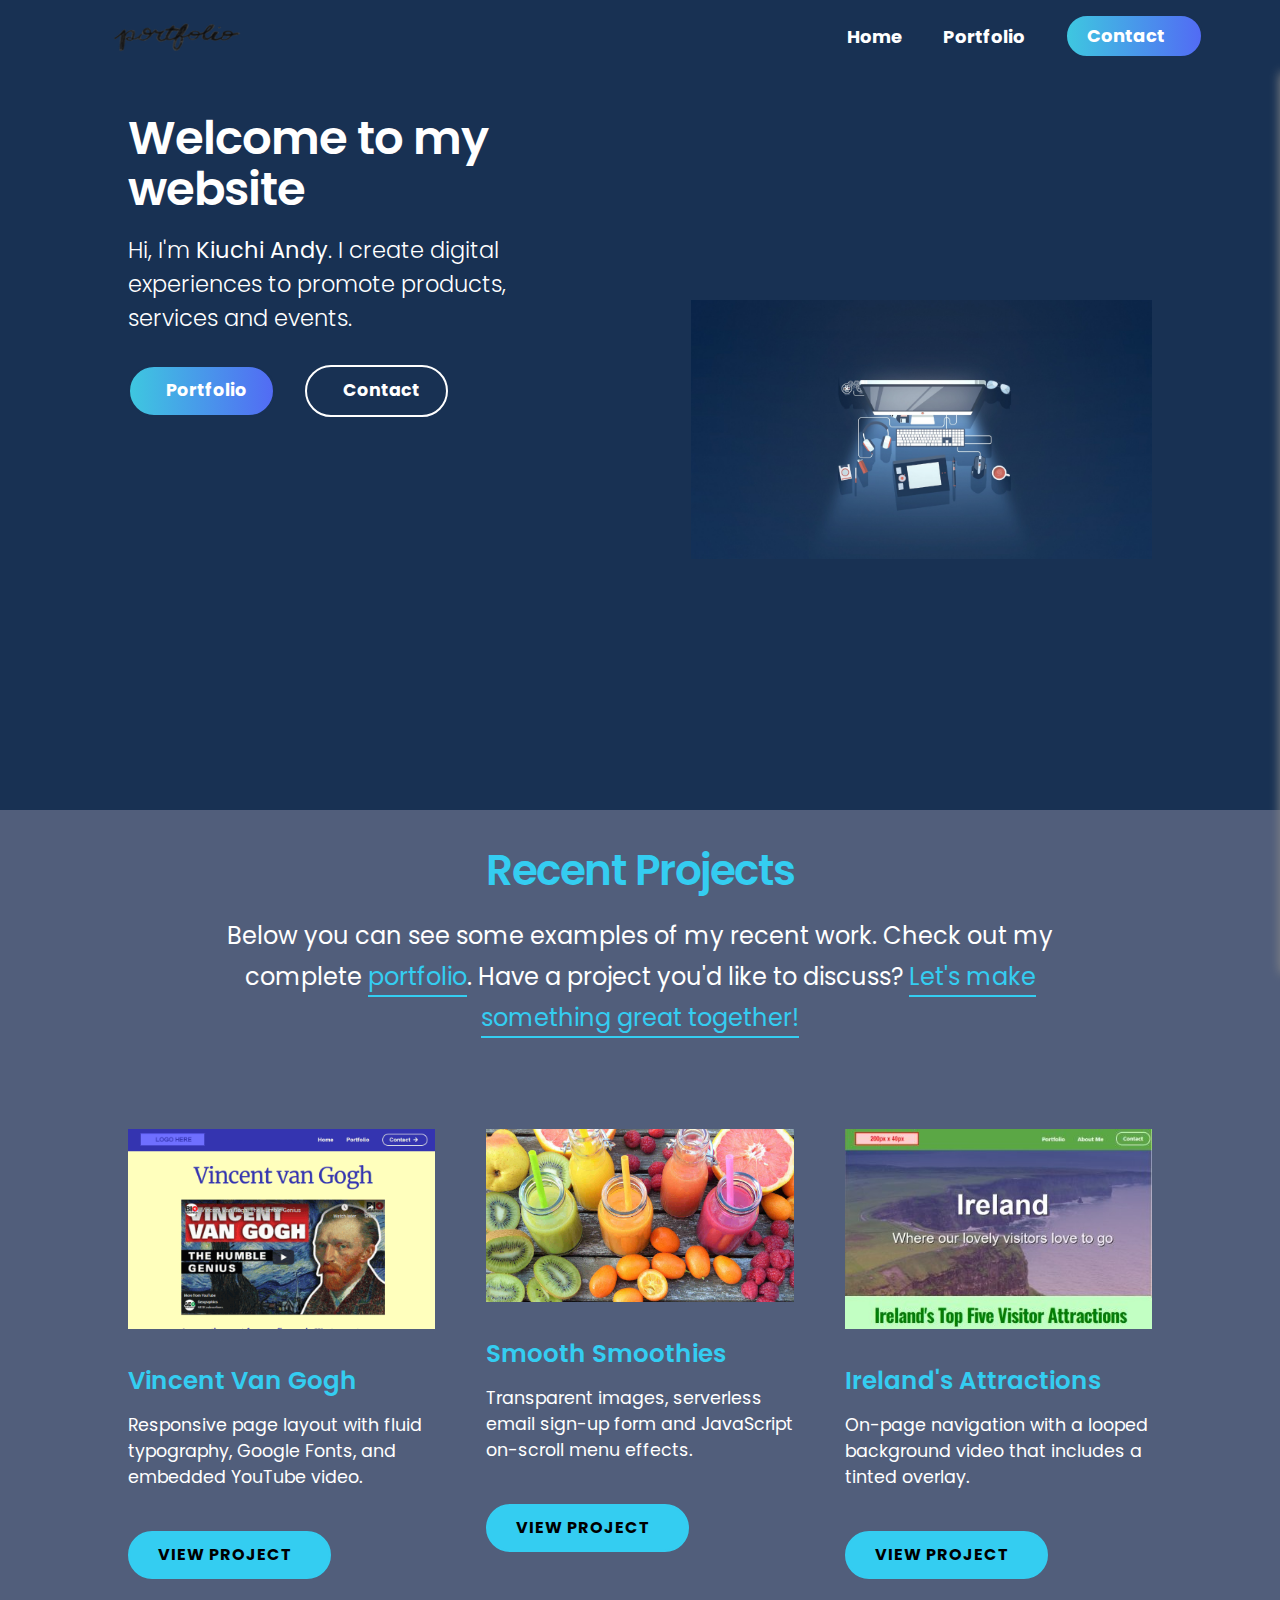
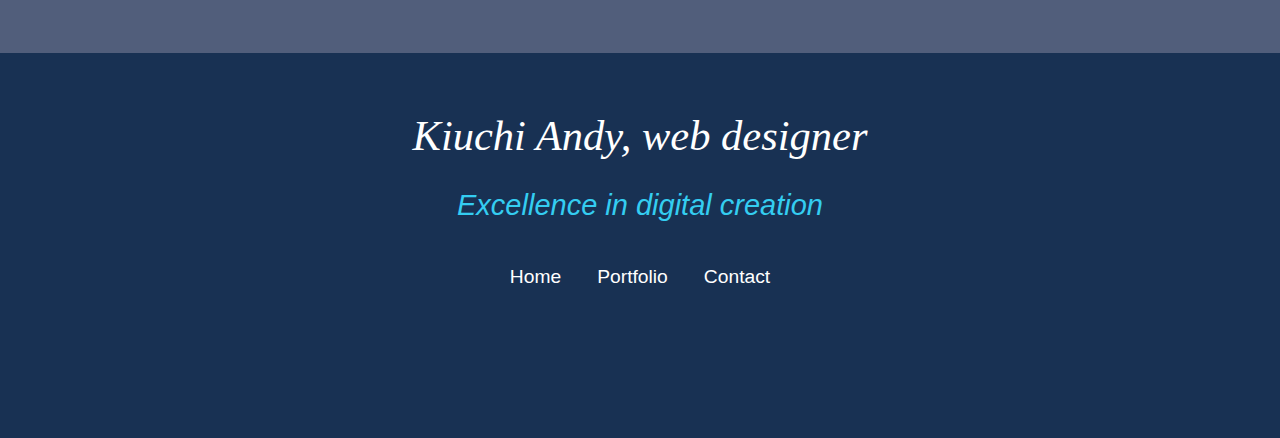
==== commit d38350d3: "dont mind me" ====
--- a/index.html
+++ b/index.html
@@ -125,7 +125,7 @@
 		</div>
 
         <div class="item-3">
-			<a href="portfolio/smoothies/index.html"><img src="assets/img/project-smoothie.jpg" alt="Project: Smooth Smoothies"></a>
+			<a href="portfolio/smoothies/index.html"><img src="assets/img/smoothie-hero-image.jpg" alt="Project: Smooth Smoothies"></a>
 			<h3>Smooth Smoothies</h3>
             <p>Transparent images, serverless email sign-up form and JavaScript on-scroll menu effects.</p>
             <a href="portfolio/smoothies/index.html" class="button button-solid btn-rounded">View Project &nbsp;<i class="fas fa-arrow-right"></i></a>           
